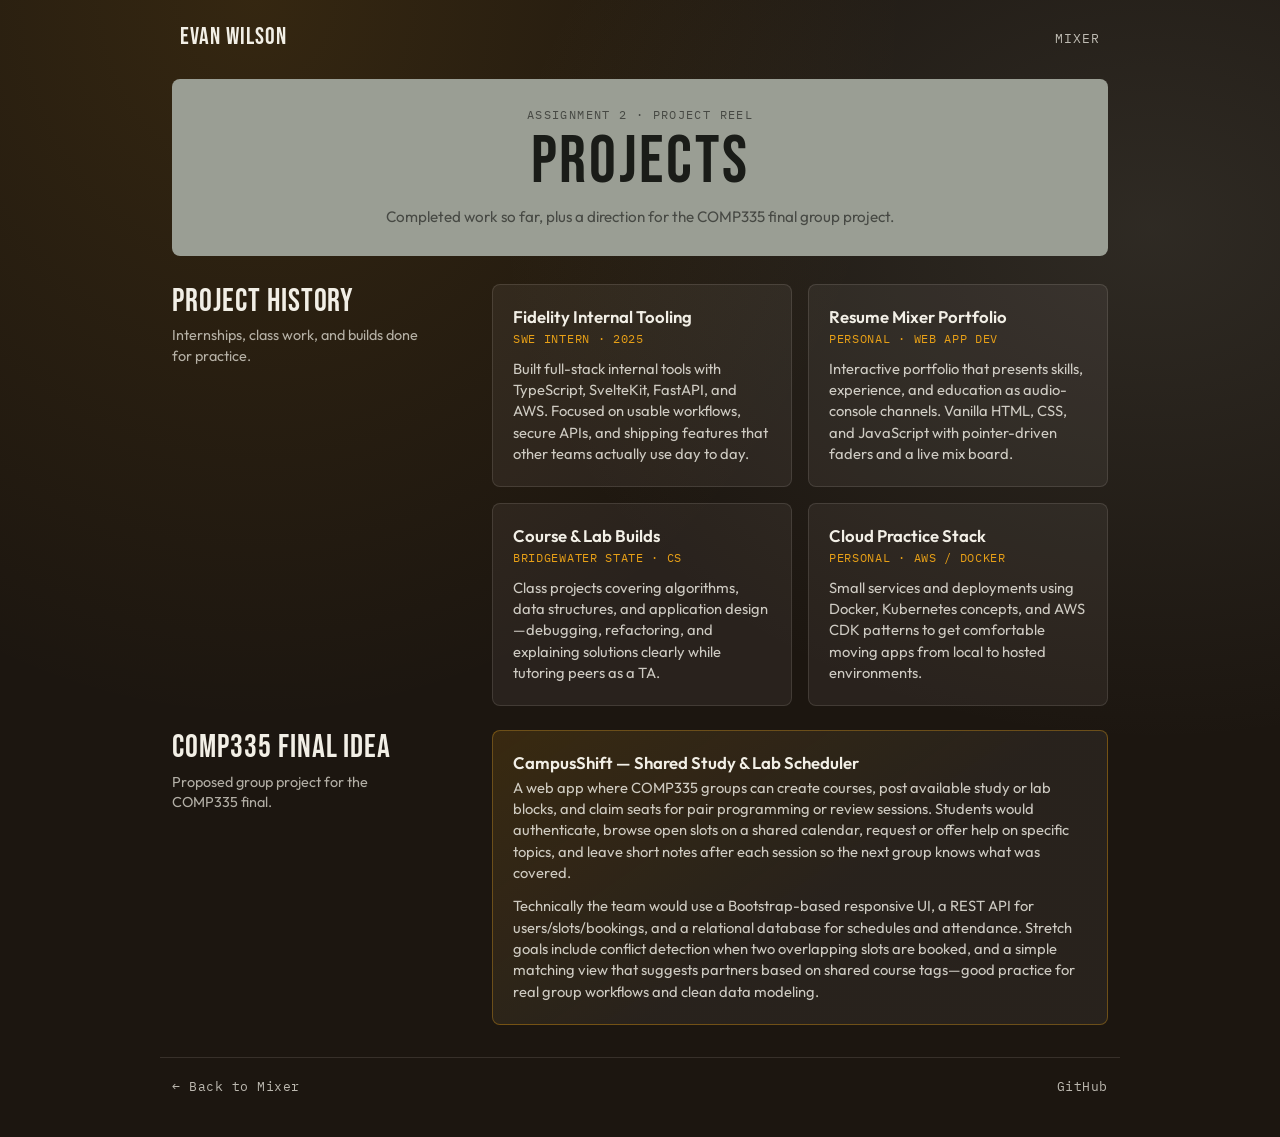
==== project.html @ e6b3cefe "Add project page for Assignment 2 with Bootstrap grid layout." ====
<!DOCTYPE html>
<html lang="en">
  <head>
    <meta charset="UTF-8" />
    <link rel="icon" type="image/svg+xml" href="favicon.svg" />
    <meta name="viewport" content="width=device-width, initial-scale=1.0" />
    <title>Projects — Evan Wilson</title>
    <link rel="preconnect" href="https://fonts.googleapis.com" />
    <link rel="preconnect" href="https://fonts.gstatic.com" crossorigin />
    <link
      href="https://fonts.googleapis.com/css2?family=Bebas+Neue&family=IBM+Plex+Mono:wght@400;500&family=Outfit:wght@400;500;600&display=swap"
      rel="stylesheet"
    />
    <link
      href="https://cdn.jsdelivr.net/npm/bootstrap@5.3.3/dist/css/bootstrap.min.css"
      rel="stylesheet"
      integrity="sha384-QWTKZyjpPEjISv5WaRU9OFeRpok6YctnYmDr5pNlyT2bRjXh0JMhjY6hW+ALEwIH"
      crossorigin="anonymous"
    />
    <link rel="stylesheet" href="project.css" />
  </head>
  <body>
    <div class="studio">
      <nav class="container-fluid project-nav">
        <div class="row align-items-center">
          <div class="col-6">
            <a class="project-nav__brand" href="index.html">Evan Wilson</a>
          </div>
          <div class="col-6 text-end">
            <a class="project-nav__link" href="index.html">Mixer</a>
          </div>
        </div>
      </nav>

      <main class="container project-main">
        <div class="row">
          <div class="col-12">
            <header class="project-hero">
              <p class="project-hero__kicker">Assignment 2 · Project Reel</p>
              <h1 class="project-hero__title">Projects</h1>
              <p class="project-hero__lede">
                Completed work so far, plus a direction for the COMP335 final
                group project.
              </p>
            </header>
          </div>
        </div>

        <section class="row project-section" aria-labelledby="history-heading">
          <div class="col-12 col-lg-4">
            <h2 id="history-heading" class="project-section__title">
              Project History
            </h2>
            <p class="project-section__copy">
              Internships, class work, and builds done for practice.
            </p>
          </div>
          <div class="col-12 col-lg-8">
            <div class="row g-3">
              <div class="col-12 col-md-6">
                <article class="project-entry">
                  <h3 class="project-entry__name">Fidelity Internal Tooling</h3>
                  <p class="project-entry__meta">SWE Intern · 2025</p>
                  <p class="project-entry__body">
                    Built full-stack internal tools with TypeScript, SvelteKit,
                    FastAPI, and AWS. Focused on usable workflows, secure APIs,
                    and shipping features that other teams actually use day to
                    day.
                  </p>
                </article>
              </div>
              <div class="col-12 col-md-6">
                <article class="project-entry">
                  <h3 class="project-entry__name">Resume Mixer Portfolio</h3>
                  <p class="project-entry__meta">Personal · Web App Dev</p>
                  <p class="project-entry__body">
                    Interactive portfolio that presents skills, experience, and
                    education as audio-console channels. Vanilla HTML, CSS, and
                    JavaScript with pointer-driven faders and a live mix board.
                  </p>
                </article>
              </div>
              <div class="col-12 col-md-6">
                <article class="project-entry">
                  <h3 class="project-entry__name">Course &amp; Lab Builds</h3>
                  <p class="project-entry__meta">Bridgewater State · CS</p>
                  <p class="project-entry__body">
                    Class projects covering algorithms, data structures, and
                    application design—debugging, refactoring, and explaining
                    solutions clearly while tutoring peers as a TA.
                  </p>
                </article>
              </div>
              <div class="col-12 col-md-6">
                <article class="project-entry">
                  <h3 class="project-entry__name">Cloud Practice Stack</h3>
                  <p class="project-entry__meta">Personal · AWS / Docker</p>
                  <p class="project-entry__body">
                    Small services and deployments using Docker, Kubernetes
                    concepts, and AWS CDK patterns to get comfortable moving
                    apps from local to hosted environments.
                  </p>
                </article>
              </div>
            </div>
          </div>
        </section>

        <section class="row project-section project-section--future" aria-labelledby="comp335-heading">
          <div class="col-12 col-lg-4">
            <h2 id="comp335-heading" class="project-section__title">
              COMP335 Final Idea
            </h2>
            <p class="project-section__copy">
              Proposed group project for the COMP335 final.
            </p>
          </div>
          <div class="col-12 col-lg-8">
            <article class="project-future">
              <h3 class="project-future__name">
                CampusShift — Shared Study &amp; Lab Scheduler
              </h3>
              <p class="project-future__body">
                A web app where COMP335 groups can create courses, post available
                study or lab blocks, and claim seats for pair programming or
                review sessions. Students would authenticate, browse open slots
                on a shared calendar, request or offer help on specific topics,
                and leave short notes after each session so the next group knows
                what was covered.
              </p>
              <p class="project-future__body">
                Technically the team would use a Bootstrap-based responsive UI,
                a REST API for users/slots/bookings, and a relational database
                for schedules and attendance. Stretch goals include conflict
                detection when two overlapping slots are booked, and a simple
                matching view that suggests partners based on shared course
                tags—good practice for real group workflows and clean data
                modeling.
              </p>
            </article>
          </div>
        </section>
      </main>

      <footer class="container project-foot">
        <div class="row">
          <div class="col-12 col-md-6">
            <a class="project-foot__link" href="index.html">← Back to Mixer</a>
          </div>
          <div class="col-12 col-md-6 text-md-end">
            <a
              class="project-foot__link"
              href="https://github.com/evanwilson2123"
              >GitHub</a
            >
          </div>
        </div>
      </footer>
    </div>
  </body>
</html>
---- project.css ----
:root {
  --bg: #1c1610;
  --panel: #9a9e94;
  --ink: #1a1c18;
  --muted: rgba(26, 28, 24, 0.65);
  --cream: #f2efe6;
  --amber: #e8a017;
  --slot: #1e201c;
  --font-brand: 'Bebas Neue', sans-serif;
  --font-body: 'Outfit', sans-serif;
  --font-mono: 'IBM Plex Mono', monospace;
}

*,
*::before,
*::after {
  box-sizing: border-box;
}

body {
  margin: 0;
  font-family: var(--font-body);
  font-size: 16px;
  line-height: 1.45;
  color: var(--cream);
  background:
    radial-gradient(ellipse at 20% 0%, rgba(232, 160, 23, 0.12), transparent 45%),
    radial-gradient(ellipse at 90% 20%, rgba(154, 158, 148, 0.15), transparent 40%),
    var(--bg);
}

a {
  color: inherit;
  text-decoration: none;
}

a:hover {
  color: var(--amber);
}

:focus-visible {
  outline: 2px solid var(--amber);
  outline-offset: 2px;
}

.studio {
  min-height: 100svh;
  padding: 1.25rem 0 2.5rem;
}

.project-nav {
  max-width: 960px;
  margin: 0 auto 1.5rem;
  padding: 0 1.25rem;
}

.project-nav__brand {
  font-family: var(--font-brand);
  font-size: 1.5rem;
  letter-spacing: 0.04em;
}

.project-nav__link {
  font-family: var(--font-mono);
  font-size: 0.8rem;
  text-transform: uppercase;
  letter-spacing: 0.08em;
  color: rgba(242, 239, 230, 0.75);
}

.project-main {
  max-width: 960px;
}

.project-hero {
  background: var(--panel);
  color: var(--ink);
  border-radius: 8px;
  padding: 1.75rem 1.5rem;
  margin-bottom: 1.75rem;
  text-align: center;
}

.project-hero__kicker {
  margin: 0 0 0.35rem;
  font-family: var(--font-mono);
  font-size: 0.72rem;
  letter-spacing: 0.12em;
  text-transform: uppercase;
  color: var(--muted);
}

.project-hero__title {
  margin: 0;
  font-family: var(--font-brand);
  font-size: clamp(2.6rem, 8vw, 4.2rem);
  letter-spacing: 0.04em;
  line-height: 1;
}

.project-hero__lede {
  margin: 0.6rem auto 0;
  max-width: 36rem;
  font-size: 0.95rem;
  color: var(--muted);
}

.project-section {
  margin-bottom: 1.5rem;
}

.project-section__title {
  margin: 0 0 0.4rem;
  font-family: var(--font-brand);
  font-size: 2rem;
  letter-spacing: 0.03em;
  line-height: 1.1;
}

.project-section__copy {
  margin: 0 0 1rem;
  font-size: 0.9rem;
  color: rgba(242, 239, 230, 0.7);
}

.project-entry,
.project-future {
  height: 100%;
  background: rgba(242, 239, 230, 0.06);
  border: 1px solid rgba(242, 239, 230, 0.12);
  border-radius: 8px;
  padding: 1.15rem 1.1rem;
}

.project-entry__name,
.project-future__name {
  margin: 0 0 0.25rem;
  font-family: var(--font-body);
  font-size: 1.05rem;
  font-weight: 600;
}

.project-entry__meta {
  margin: 0 0 0.65rem;
  font-family: var(--font-mono);
  font-size: 0.72rem;
  letter-spacing: 0.06em;
  text-transform: uppercase;
  color: var(--amber);
}

.project-entry__body,
.project-future__body {
  margin: 0;
  font-size: 0.92rem;
  color: rgba(242, 239, 230, 0.82);
}

.project-future__body + .project-future__body {
  margin-top: 0.75rem;
}

.project-section--future .project-future {
  background: linear-gradient(
    145deg,
    rgba(232, 160, 23, 0.14),
    rgba(242, 239, 230, 0.06) 55%
  );
  border-color: rgba(232, 160, 23, 0.35);
}

.project-foot {
  max-width: 960px;
  margin-top: 2rem;
  padding-top: 1rem;
  border-top: 1px solid rgba(242, 239, 230, 0.12);
}

.project-foot__link {
  font-family: var(--font-mono);
  font-size: 0.8rem;
  letter-spacing: 0.04em;
  color: rgba(242, 239, 230, 0.75);
}

@media (max-width: 991.98px) {
  .project-section__title {
    font-size: 1.75rem;
  }

  .project-hero {
    padding: 1.4rem 1.15rem;
  }
}

@media (max-width: 767.98px) {
  .studio {
    padding-top: 0.75rem;
  }

  .project-nav {
    margin-bottom: 1rem;
  }

  .project-hero__lede {
    font-size: 0.88rem;
  }

  .project-section {
    margin-bottom: 1.25rem;
  }

  .project-section__copy {
    margin-bottom: 0.75rem;
  }

  .project-foot {
    margin-top: 1.5rem;
  }

  .project-foot .col-12 + .col-12 {
    margin-top: 0.5rem;
  }
}

@media (min-width: 992px) {
  .project-section__copy {
    max-width: 16rem;
  }

  .project-entry,
  .project-future {
    padding: 1.35rem 1.25rem;
  }
}
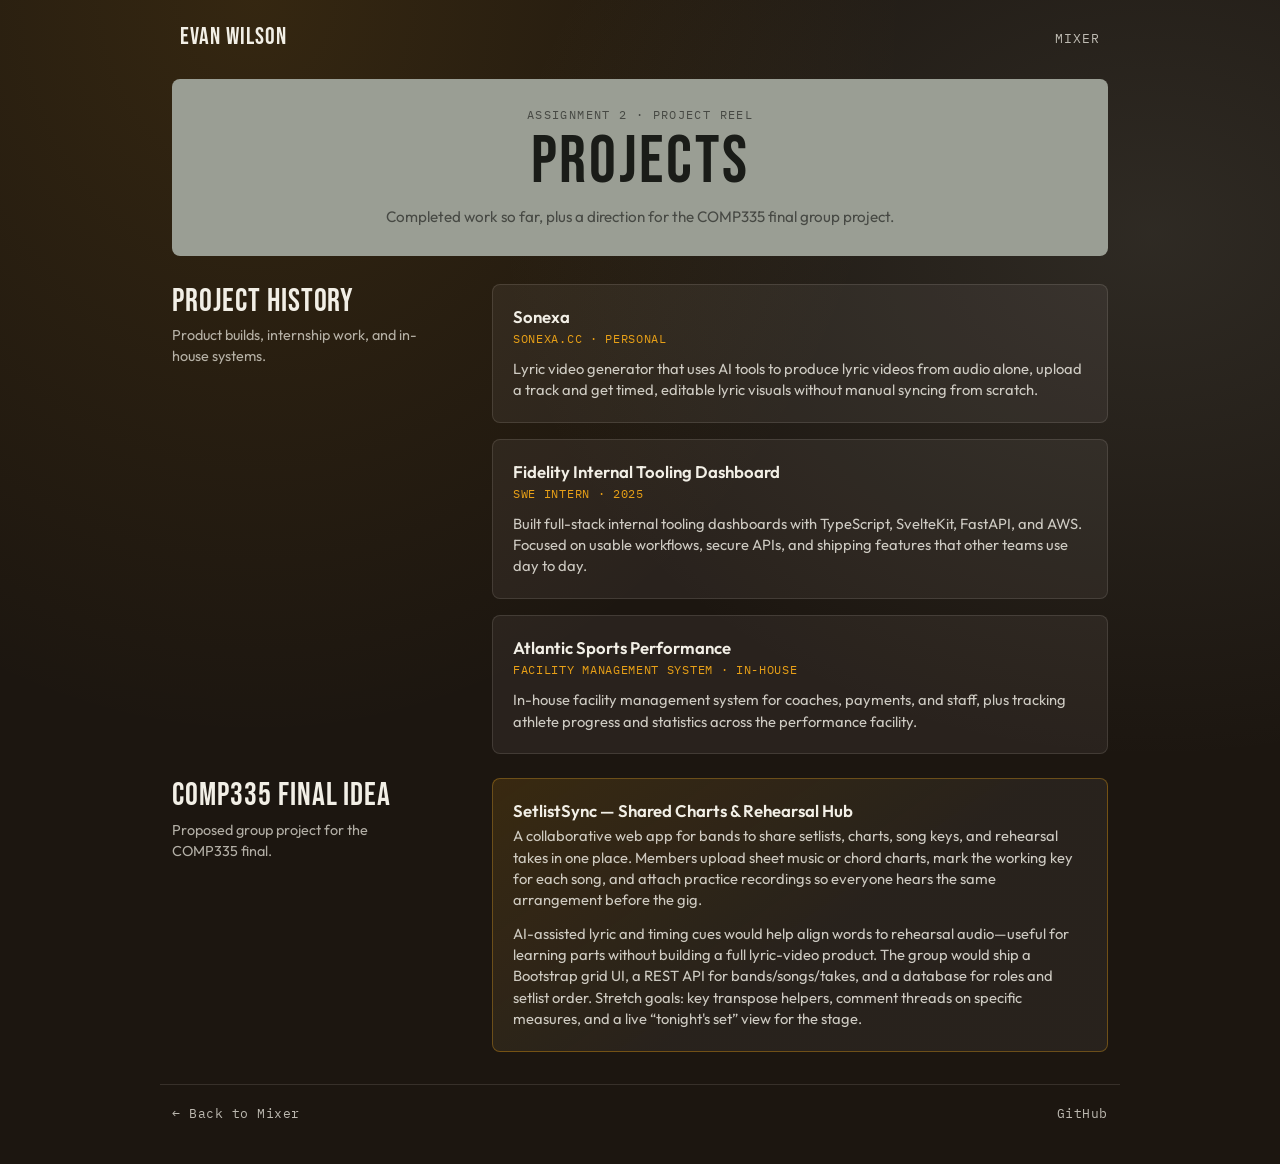
==== commit 52e57ad1: "Assignment 2" ====
--- a/project.html
+++ b/project.html
@@ -52,53 +52,50 @@
               Project History
             </h2>
             <p class="project-section__copy">
-              Internships, class work, and builds done for practice.
+              Product builds, internship work, and in-house systems.
             </p>
           </div>
           <div class="col-12 col-lg-8">
             <div class="row g-3">
-              <div class="col-12 col-md-6">
+              <div class="col-12">
                 <article class="project-entry">
-                  <h3 class="project-entry__name">Fidelity Internal Tooling</h3>
-                  <p class="project-entry__meta">SWE Intern · 2025</p>
+                  <h3 class="project-entry__name">Sonexa</h3>
+                  <p class="project-entry__meta">
+                    <a href="https://sonexa.cc">sonexa.cc</a> · Personal
+                  </p>
                   <p class="project-entry__body">
-                    Built full-stack internal tools with TypeScript, SvelteKit,
-                    FastAPI, and AWS. Focused on usable workflows, secure APIs,
-                    and shipping features that other teams actually use day to
-                    day.
+                    Lyric video generator that uses AI tools to produce lyric
+                    videos from audio alone, upload a track and get timed,
+                    editable lyric visuals without manual syncing from scratch.
                   </p>
                 </article>
               </div>
-              <div class="col-12 col-md-6">
+              <div class="col-12">
                 <article class="project-entry">
-                  <h3 class="project-entry__name">Resume Mixer Portfolio</h3>
-                  <p class="project-entry__meta">Personal · Web App Dev</p>
+                  <h3 class="project-entry__name">
+                    Fidelity Internal Tooling Dashboard
+                  </h3>
+                  <p class="project-entry__meta">SWE Intern · 2025</p>
                   <p class="project-entry__body">
-                    Interactive portfolio that presents skills, experience, and
-                    education as audio-console channels. Vanilla HTML, CSS, and
-                    JavaScript with pointer-driven faders and a live mix board.
+                    Built full-stack internal tooling dashboards with TypeScript,
+                    SvelteKit, FastAPI, and AWS. Focused on usable workflows,
+                    secure APIs, and shipping features that other teams use day
+                    to day.
                   </p>
                 </article>
               </div>
-              <div class="col-12 col-md-6">
+              <div class="col-12">
                 <article class="project-entry">
-                  <h3 class="project-entry__name">Course &amp; Lab Builds</h3>
-                  <p class="project-entry__meta">Bridgewater State · CS</p>
+                  <h3 class="project-entry__name">
+                    Atlantic Sports Performance
+                  </h3>
+                  <p class="project-entry__meta">
+                    Facility Management System · In-house
+                  </p>
                   <p class="project-entry__body">
-                    Class projects covering algorithms, data structures, and
-                    application design—debugging, refactoring, and explaining
-                    solutions clearly while tutoring peers as a TA.
-                  </p>
-                </article>
-              </div>
-              <div class="col-12 col-md-6">
-                <article class="project-entry">
-                  <h3 class="project-entry__name">Cloud Practice Stack</h3>
-                  <p class="project-entry__meta">Personal · AWS / Docker</p>
-                  <p class="project-entry__body">
-                    Small services and deployments using Docker, Kubernetes
-                    concepts, and AWS CDK patterns to get comfortable moving
-                    apps from local to hosted environments.
+                    In-house facility management system for coaches, payments,
+                    and staff, plus tracking athlete progress and statistics
+                    across the performance facility.
                   </p>
                 </article>
               </div>
@@ -118,24 +115,23 @@
           <div class="col-12 col-lg-8">
             <article class="project-future">
               <h3 class="project-future__name">
-                CampusShift — Shared Study &amp; Lab Scheduler
+                SetlistSync — Shared Charts &amp; Rehearsal Hub
               </h3>
               <p class="project-future__body">
-                A web app where COMP335 groups can create courses, post available
-                study or lab blocks, and claim seats for pair programming or
-                review sessions. Students would authenticate, browse open slots
-                on a shared calendar, request or offer help on specific topics,
-                and leave short notes after each session so the next group knows
-                what was covered.
+                A collaborative web app for bands to share setlists, charts,
+                song keys, and rehearsal takes in one place. Members upload
+                sheet music or chord charts, mark the working key for each
+                song, and attach practice recordings so everyone hears the
+                same arrangement before the gig.
               </p>
               <p class="project-future__body">
-                Technically the team would use a Bootstrap-based responsive UI,
-                a REST API for users/slots/bookings, and a relational database
-                for schedules and attendance. Stretch goals include conflict
-                detection when two overlapping slots are booked, and a simple
-                matching view that suggests partners based on shared course
-                tags—good practice for real group workflows and clean data
-                modeling.
+                AI-assisted lyric and timing cues would help align words to
+                rehearsal audio—useful for learning parts without building a
+                full lyric-video product. The group would ship a Bootstrap grid
+                UI, a REST API for bands/songs/takes, and a database for roles
+                and setlist order. Stretch goals: key transpose helpers, comment
+                threads on specific measures, and a live “tonight&apos;s set” view
+                for the stage.
               </p>
             </article>
           </div>
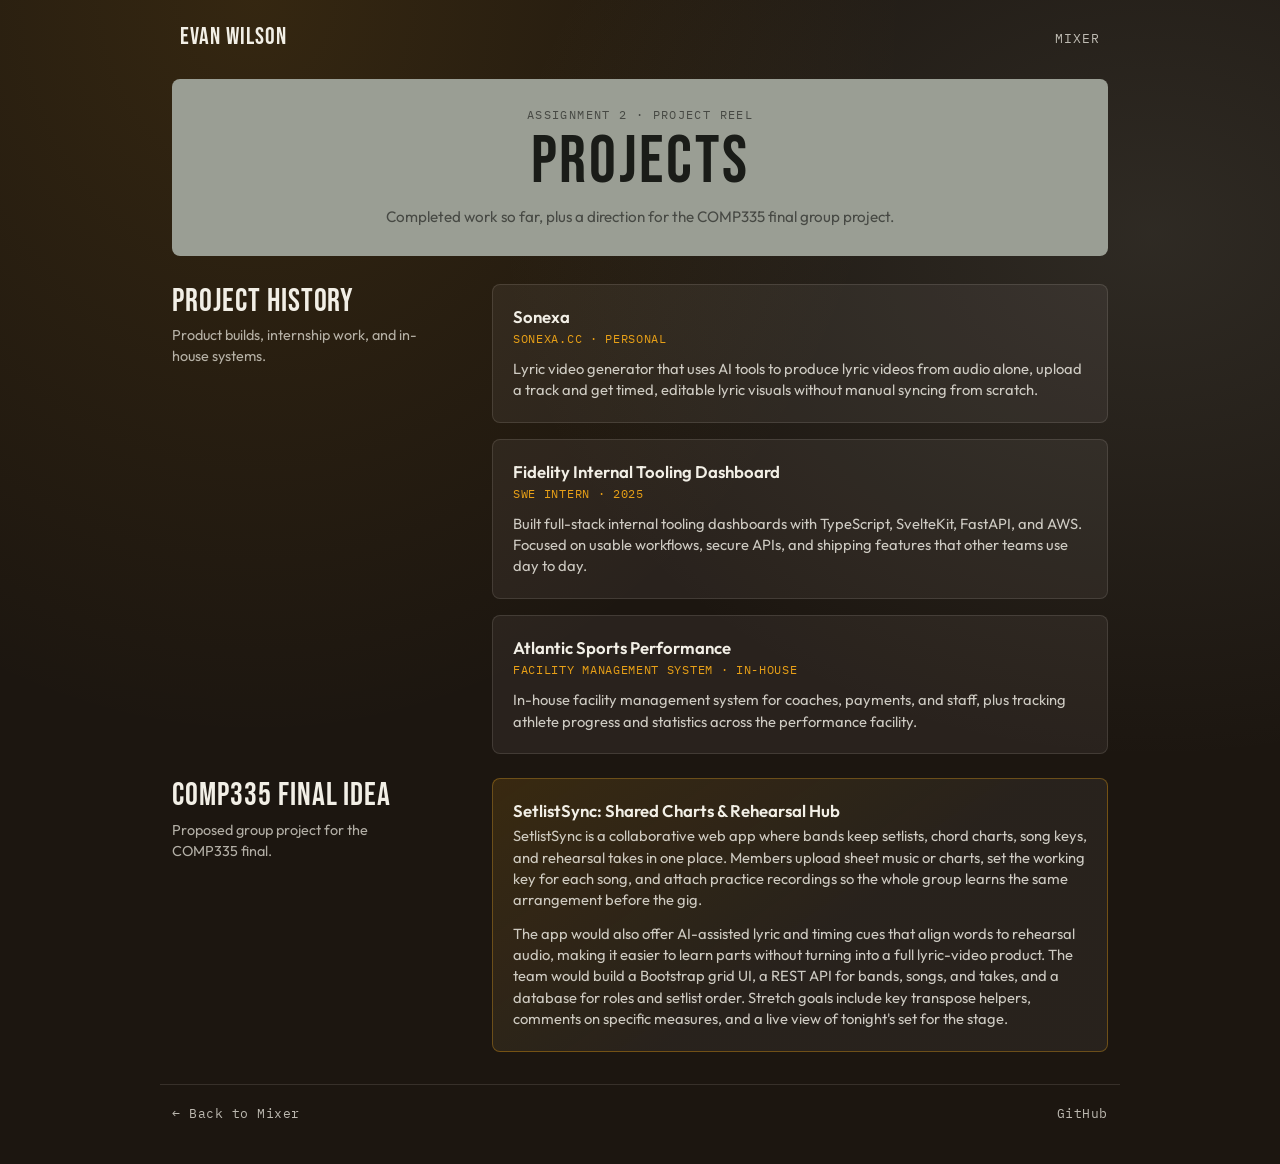
==== commit 48a573c9: "clarity on project message" ====
--- a/project.html
+++ b/project.html
@@ -4,7 +4,7 @@
     <meta charset="UTF-8" />
     <link rel="icon" type="image/svg+xml" href="favicon.svg" />
     <meta name="viewport" content="width=device-width, initial-scale=1.0" />
-    <title>Projects — Evan Wilson</title>
+    <title>Projects | Evan Wilson</title>
     <link rel="preconnect" href="https://fonts.googleapis.com" />
     <link rel="preconnect" href="https://fonts.gstatic.com" crossorigin />
     <link
@@ -115,23 +115,23 @@
           <div class="col-12 col-lg-8">
             <article class="project-future">
               <h3 class="project-future__name">
-                SetlistSync — Shared Charts &amp; Rehearsal Hub
+                SetlistSync: Shared Charts &amp; Rehearsal Hub
               </h3>
               <p class="project-future__body">
-                A collaborative web app for bands to share setlists, charts,
-                song keys, and rehearsal takes in one place. Members upload
-                sheet music or chord charts, mark the working key for each
-                song, and attach practice recordings so everyone hears the
-                same arrangement before the gig.
+                SetlistSync is a collaborative web app where bands keep
+                setlists, chord charts, song keys, and rehearsal takes in one
+                place. Members upload sheet music or charts, set the working
+                key for each song, and attach practice recordings so the whole
+                group learns the same arrangement before the gig.
               </p>
               <p class="project-future__body">
-                AI-assisted lyric and timing cues would help align words to
-                rehearsal audio—useful for learning parts without building a
-                full lyric-video product. The group would ship a Bootstrap grid
-                UI, a REST API for bands/songs/takes, and a database for roles
-                and setlist order. Stretch goals: key transpose helpers, comment
-                threads on specific measures, and a live “tonight&apos;s set” view
-                for the stage.
+                The app would also offer AI-assisted lyric and timing cues that
+                align words to rehearsal audio, making it easier to learn parts
+                without turning into a full lyric-video product. The team would
+                build a Bootstrap grid UI, a REST API for bands, songs, and
+                takes, and a database for roles and setlist order. Stretch goals
+                include key transpose helpers, comments on specific measures,
+                and a live view of tonight&apos;s set for the stage.
               </p>
             </article>
           </div>
